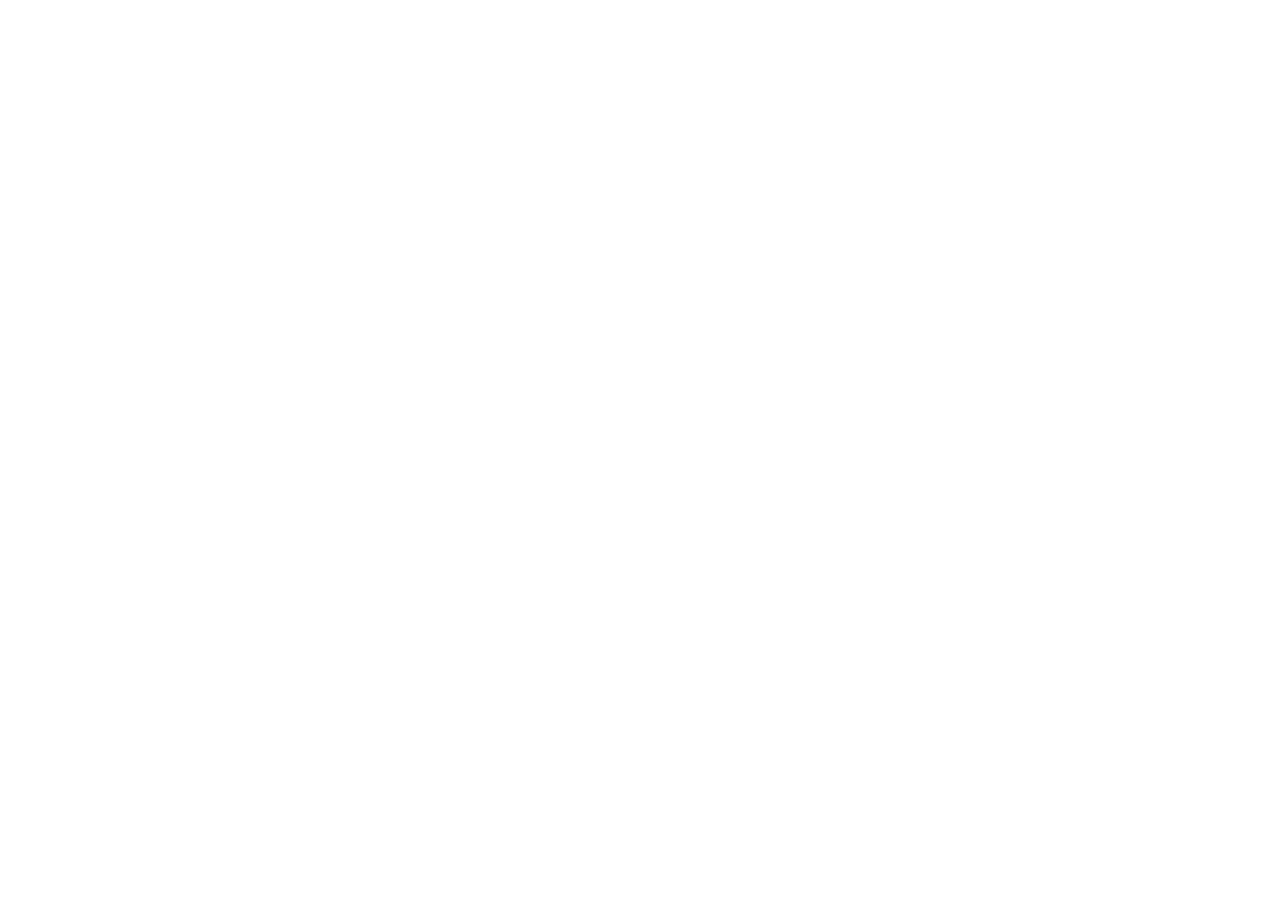
==== country.html @ b1bf42b4 "Build a page for every single country" ====
<!DOCTYPE html>
<html lang="en">
<head>
    <meta charset="UTF-8">
    <meta http-equiv="X-UA-Compatible" content="IE=edge">
    <meta name="viewport" content="width=device-width, initial-scale=1.0">
    <title>Document</title>
</head>
<body>
    
</body>
<script src='country.js'></script>
</html>
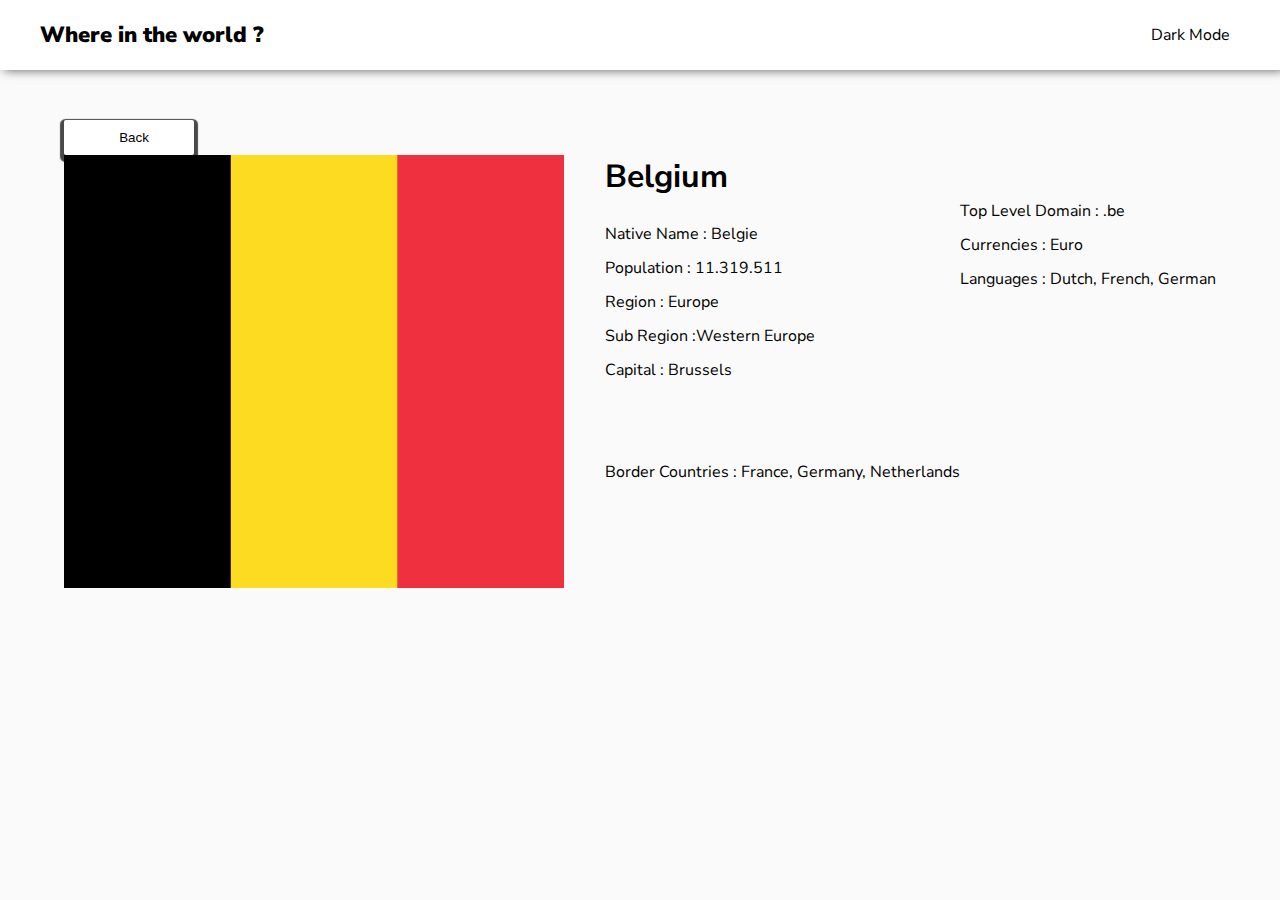
==== commit fe9ea34f: "Try to respect the country page design" ====
--- a/country.html
+++ b/country.html
@@ -1,13 +1,74 @@
 <!DOCTYPE html>
 <html lang="en">
-<head>
-    <meta charset="UTF-8">
-    <meta http-equiv="X-UA-Compatible" content="IE=edge">
-    <meta name="viewport" content="width=device-width, initial-scale=1.0">
+  <head>
+    <meta charset="UTF-8" />
+    <meta http-equiv="X-UA-Compatible" content="IE=edge" />
+    <meta name="viewport" content="width=device-width, initial-scale=1.0" />
+
+    <!-- Style CSS -->
+    <link rel="stylesheet" href="styles/country.css" />
+    <link rel="preconnect" href="https://fonts.googleapis.com" />
+    <link rel="preconnect" href="https://fonts.gstatic.com" crossorigin />
+    <link
+      href="https://fonts.googleapis.com/css2?family=Nunito+Sans:wght@300;600;800&display=swap"
+      rel="stylesheet"
+    />
+
+    <!-- Fonteawsome Library  -->
+    <link
+      rel="stylesheet"
+      href="https://cdnjs.cloudflare.com/ajax/libs/font-awesome/6.1.1/css/all.min.css"
+      integrity="sha512-KfkfwYDsLkIlwQp6LFnl8zNdLGxu9YAA1QvwINks4PhcElQSvqcyVLLD9aMhXd13uQjoXtEKNosOWaZqXgel0g=="
+      crossorigin="anonymous"
+      referrerpolicy="no-referrer"
+    />
     <title>Document</title>
-</head>
-<body>
-    
-</body>
-<script src='country.js'></script>
-</html>+  </head>
+  <body>
+    <header class="header">
+      <p class="header__catchPhrase">Where in the world ?</p>
+      <div class="header__darkMode darkMode">
+        <i class="fa-regular fa-moon darkMode__icon"></i>
+        <p class="darkMode__text">Dark Mode</p>
+      </div>
+    </header>
+
+    <main class="main">
+        <button class="main__back">
+            <div class="arrow">
+                <i class="fa-solid fa-arrow-left-long"></i>
+            </div>
+            <p class="back">Back</p>
+        </button>
+
+        <section class="countryBlock">
+            <article class="countryFlag">
+                <img src="/Flag_of_Belgium.svg.png" alt=" Belgium flag" class="countryFlag__photo">
+            </article>
+
+
+
+
+            <article class="countryInformations">
+                <div class="firstBlock">
+                    <h1 class="firstBlock__title">Belgium</h1>
+                     <p class="firstBlock__name">Native Name : Belgie</p>
+                     <p class="firstBlock__population">Population : 11.319.511</p>
+                     <p class="firstBlock__region">Region : Europe</p>
+                     <p class="firstBlock__subRegion">Sub Region :Western Europe</p>
+                     <p class="firstBlock__capital">Capital : Brussels</p>
+                     <div class="thirdBlock">
+                         <p class="thirdBlock__border">Border Countries : France, Germany, Netherlands</p>
+                     </div>
+                </div>
+                <div class="secondBlock">
+                     <p class="secondBlock__capital">Top Level Domain : .be</p>
+                     <p class="secondBlock__name">Currencies : Euro</p>
+                     <p class="secondBlock__population">Languages : Dutch, French, German</p>
+                </div>
+            </article>
+        </section>
+    </main>
+  </body>
+  <script src="country.js"></script>
+</html>
--- a/styles/country.css
+++ b/styles/country.css
@@ -0,0 +1,113 @@
+*, ::after, ::before {
+  margin: 0;
+  padding: 0;
+  box-sizing: border-box;
+}
+
+li {
+  list-style-type: none;
+}
+
+a {
+  text-decoration: none;
+  color: black;
+}
+
+a:visited {
+  color: black;
+}
+
+body {
+  font-family: "Nunito Sans", sans-serif;
+  background-color: #fafafa;
+}
+
+.header {
+  display: flex;
+  justify-content: space-between;
+  align-items: center;
+  padding: 20px 40px 20px 40px;
+  background-color: #ffffff;
+  box-shadow: 4px 0px 10px 0px rgba(0, 0, 0, 0.65);
+}
+.header__catchPhrase {
+  font-weight: 900;
+  text-align: center;
+  font-size: 22px;
+}
+.header__darkMode {
+  display: flex;
+  justify-content: space-around;
+  align-items: center;
+  width: 120px;
+  cursor: pointer;
+}
+
+.main {
+  margin: 50px 5% 0px 5%;
+}
+.main__back {
+  width: 130px;
+  display: flex;
+  justify-content: center;
+  align-items: center;
+  padding: 10px 0px;
+  cursor: pointer;
+  outline: none;
+  border: none;
+  background-color: white;
+  border-radius: 2px;
+  box-shadow: 0px 3px 1px 4px rgba(0, 0, 0, 0.71);
+}
+.main__back .arrow {
+  margin-right: 10px;
+}
+
+.countryFlag {
+  width: 500px;
+}
+.countryFlag__photo {
+  width: 100%;
+}
+
+.countryBlock {
+  display: flex;
+  justify-content: space-between;
+}
+
+.countryInformations {
+  display: flex;
+}
+
+h1 {
+  margin-bottom: 25px;
+}
+
+.secondBlock {
+  margin-top: 45px;
+}
+
+.firstBlock p, .secondBlock p {
+  margin-bottom: 12px;
+}
+
+.thirdBlock {
+  margin-top: 80px;
+}
+
+@media screen and (max-width: 485px) {
+  .header {
+    padding: 20px 8px 20px 8px;
+    height: 80px;
+  }
+  .header__catchPhrase {
+    font-weight: 900;
+    text-align: center;
+    font-size: 16px;
+  }
+  .header__darkMode {
+    width: 100px;
+  }
+}
+
+/*# sourceMappingURL=country.css.map */
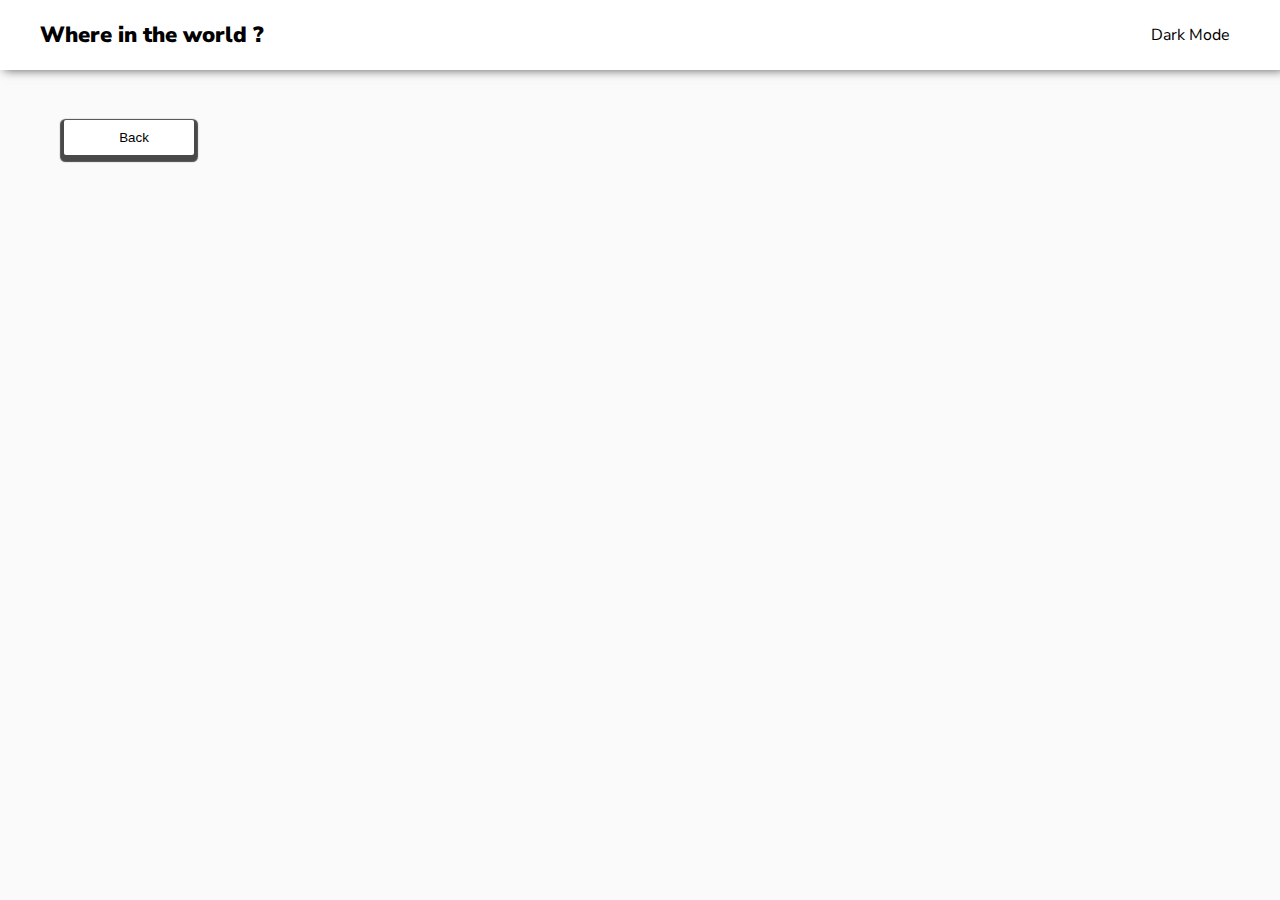
==== commit 33f1b46d: "Add to the first page option" ====
--- a/country.html
+++ b/country.html
@@ -40,34 +40,6 @@
             </div>
             <p class="back">Back</p>
         </button>
-
-        <section class="countryBlock">
-            <article class="countryFlag">
-                <img src="/Flag_of_Belgium.svg.png" alt=" Belgium flag" class="countryFlag__photo">
-            </article>
-
-
-
-
-            <article class="countryInformations">
-                <div class="firstBlock">
-                    <h1 class="firstBlock__title">Belgium</h1>
-                     <p class="firstBlock__name">Native Name : Belgie</p>
-                     <p class="firstBlock__population">Population : 11.319.511</p>
-                     <p class="firstBlock__region">Region : Europe</p>
-                     <p class="firstBlock__subRegion">Sub Region :Western Europe</p>
-                     <p class="firstBlock__capital">Capital : Brussels</p>
-                     <div class="thirdBlock">
-                         <p class="thirdBlock__border">Border Countries : France, Germany, Netherlands</p>
-                     </div>
-                </div>
-                <div class="secondBlock">
-                     <p class="secondBlock__capital">Top Level Domain : .be</p>
-                     <p class="secondBlock__name">Currencies : Euro</p>
-                     <p class="secondBlock__population">Languages : Dutch, French, German</p>
-                </div>
-            </article>
-        </section>
     </main>
   </body>
   <script src="country.js"></script>
--- a/styles/country.css
+++ b/styles/country.css
@@ -14,7 +14,7 @@
 }
 
 a:visited {
-  color: black;
+  color: white;
 }
 
 body {
@@ -63,35 +63,32 @@
   margin-right: 10px;
 }
 
-.countryFlag {
-  width: 500px;
-}
-.countryFlag__photo {
-  width: 100%;
-}
-
 .countryBlock {
   display: flex;
   justify-content: space-between;
+  margin-top: 35px;
+}
+.countryBlock .countryFlag {
+  width: 500px;
+}
+.countryBlock .countryFlag__photo {
+  width: 100%;
 }
 
 .countryInformations {
   display: flex;
 }
-
-h1 {
+.countryInformations .secondBlock {
+  margin-top: 45px;
+}
+.countryInformations .secondBlock h1 {
   margin-bottom: 25px;
 }
-
-.secondBlock {
-  margin-top: 45px;
-}
-
-.firstBlock p, .secondBlock p {
+.countryInformations .firstBlock p,
+.countryInformations .secondBlock p {
   margin-bottom: 12px;
 }
-
-.thirdBlock {
+.countryInformations .thirdBlock {
   margin-top: 80px;
 }
 
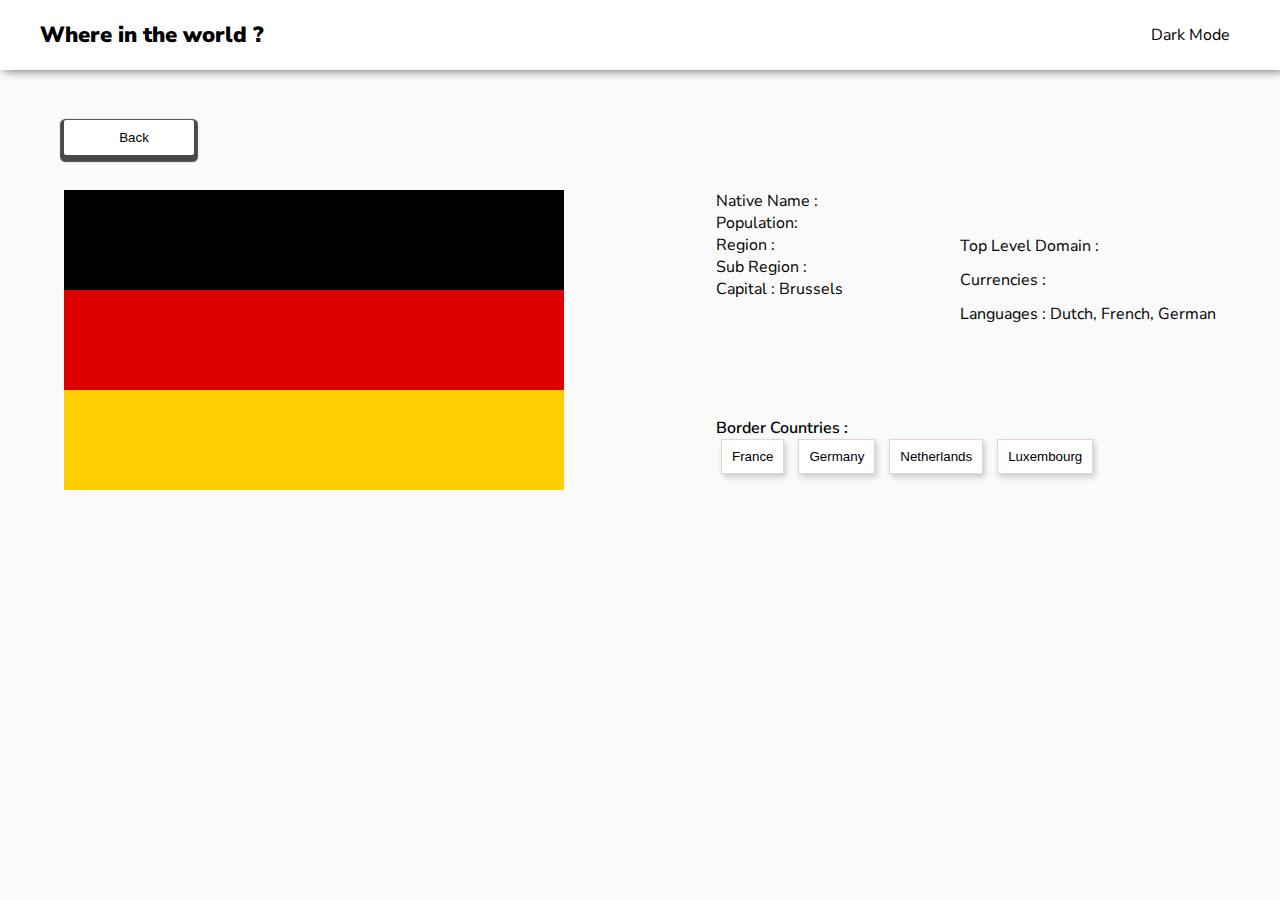
==== commit 600286c2: "New design for country page" ====
--- a/country.html
+++ b/country.html
@@ -32,14 +32,66 @@
         <p class="darkMode__text">Dark Mode</p>
       </div>
     </header>
+    <main class="main">
+      <button class="main__back">
+        <div class="arrow">
+          <i class="fa-solid fa-arrow-left-long"></i>
+        </div>
+        <p class="back">Back</p>
+      </button>
+      <section class="countryBlock">
+        <article class="countryFlag">
+          <img
+            src="/Flag__Germany.png"
+            alt="Germany flag"
+            srcset=""
+            class="countryFlag__photo"
+          />
+        </article>
+        <article class="countryInformations">
+          <div class="row__blocks">
+            <div class="firstblock">
+              <h1 class="firstblock__title"></h1>
+              <p class="firstBlock__native">Native Name : <span class="firstBlock__nativeName"></span></p>
+              <p class="firstblock__population">Population: <span class="firstBlock__populationNumber"></span></p>
+              <p class="firstBlock__region">Region : <span class="firstBlock__regionName">
+              
+              </span></p>
+              <p class="firstBlock__subRegion">Sub Region : <span class="firstBlock__subregionName">
+              
+              </span>
+            </p>
+              <p class="firstBlock__capital"> Capital : Brussels</p>
+            </div>
+  
+            <div class="secondBlock">
+              <p class="secondBlock__levelDomain">Top Level Domain : <span class="secondBlock__levelDomainName"></span></p>
+              <p class="secondBlock__currencies">Currencies : <span class="secondBlock__currenciesName"></span></p>
+              <p class="secondBlock__languauges">
+                Languages : Dutch, French, German
+              </p>
+            </div>
+          </div>
 
-    <main class="main">
-        <button class="main__back">
-            <div class="arrow">
-                <i class="fa-solid fa-arrow-left-long"></i>
+          <div class="thirdBlock">
+            <p class="thirdBlock__title">Border Countries :</p>
+            <div class="thirdBlock__countries">
+              <a href="">
+                <button class="thirdBlock__country">France</button>
+              </a>
+              <a href="">
+                <button class="thirdBlock__country">Germany</button>
+              </a>
+              <a href="">
+                <button class="thirdBlock__country">Netherlands</button>
+              </a>
+              <a href="">
+                <button class="thirdBlock__country">Luxembourg</button>
+              </a>
             </div>
-            <p class="back">Back</p>
-        </button>
+          </div>
+        </article>
+      </section>
     </main>
   </body>
   <script src="country.js"></script>
--- a/styles/country.css
+++ b/styles/country.css
@@ -1,4 +1,6 @@
-*, ::after, ::before {
+*,
+::after,
+::before {
   margin: 0;
   padding: 0;
   box-sizing: border-box;
@@ -11,10 +13,6 @@
 a {
   text-decoration: none;
   color: black;
-}
-
-a:visited {
-  color: white;
 }
 
 body {
@@ -77,11 +75,18 @@
 
 .countryInformations {
   display: flex;
+  flex-direction: column;
+  width: 500px;
+}
+.countryInformations .row__blocks {
+  display: flex;
+  flex-direction: row;
+  justify-content: space-between;
 }
 .countryInformations .secondBlock {
   margin-top: 45px;
 }
-.countryInformations .secondBlock h1 {
+.countryInformations .firstBlock__title {
   margin-bottom: 25px;
 }
 .countryInformations .firstBlock p,
@@ -90,6 +95,23 @@
 }
 .countryInformations .thirdBlock {
   margin-top: 80px;
+  display: flex;
+  align-items: center;
+  flex-wrap: wrap;
+}
+
+.thirdBlock__title {
+  font-weight: 600;
+}
+.thirdBlock button {
+  margin: 0px 5px;
+  padding: 9px 10px;
+  text-align: center;
+  cursor: pointer;
+  outline: none;
+  background-color: #fff;
+  border: 1px solid rgb(231, 211, 211);
+  box-shadow: 2px 3px 6px 0px rgba(0, 0, 0, 0.2);
 }
 
 @media screen and (max-width: 485px) {
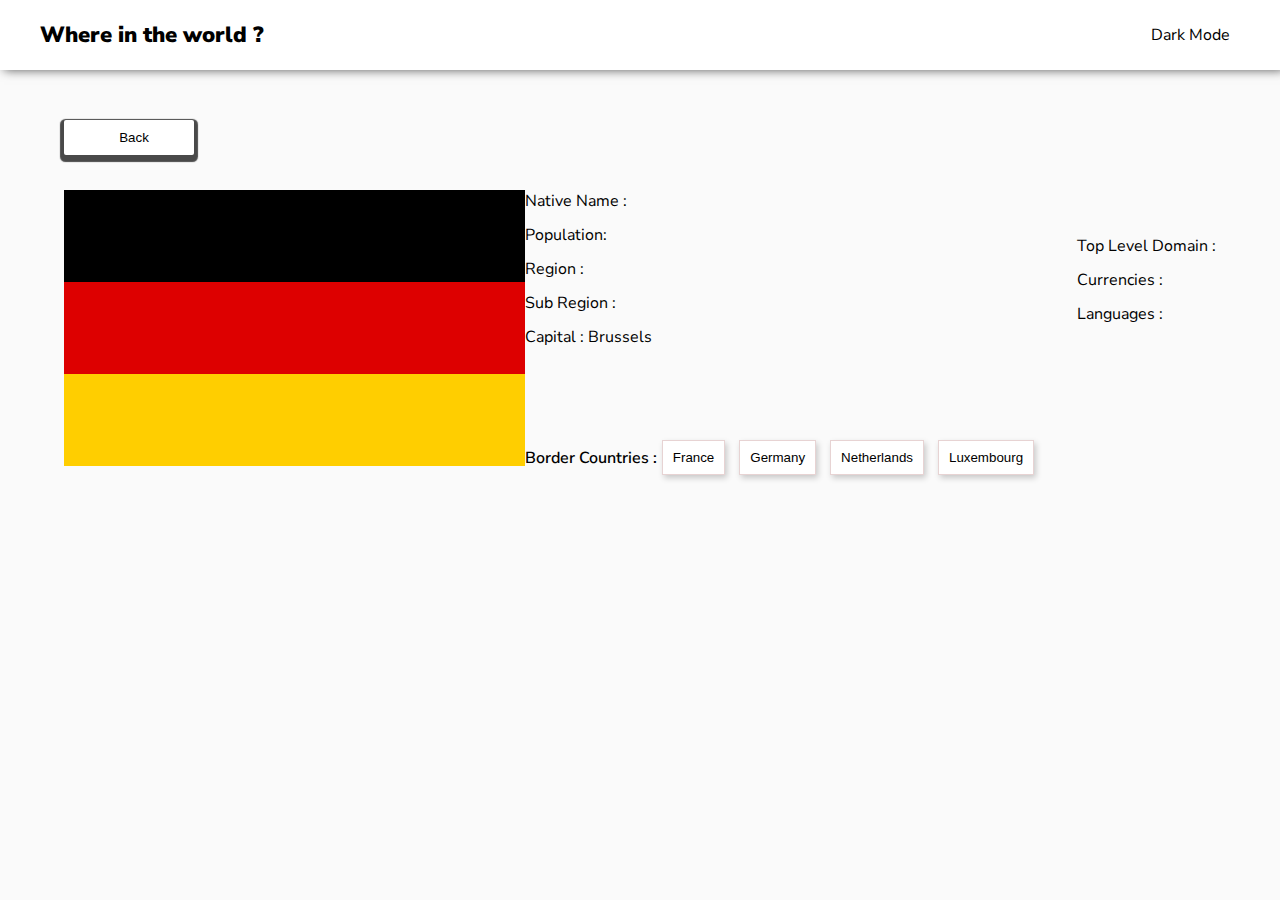
==== commit eec9d98e: "Use template literal instead of concetenation" ====
--- a/country.html
+++ b/country.html
@@ -50,8 +50,8 @@
         </article>
         <article class="countryInformations">
           <div class="row__blocks">
-            <div class="firstblock">
-              <h1 class="firstblock__title"></h1>
+            <div class="firstBlock">
+              <h1 class="firstBlock__title"></h1>
               <p class="firstBlock__native">Native Name : <span class="firstBlock__nativeName"></span></p>
               <p class="firstblock__population">Population: <span class="firstBlock__populationNumber"></span></p>
               <p class="firstBlock__region">Region : <span class="firstBlock__regionName">
@@ -66,9 +66,8 @@
   
             <div class="secondBlock">
               <p class="secondBlock__levelDomain">Top Level Domain : <span class="secondBlock__levelDomainName"></span></p>
-              <p class="secondBlock__currencies">Currencies : <span class="secondBlock__currenciesName"></span></p>
-              <p class="secondBlock__languauges">
-                Languages : Dutch, French, German
+              <p class="secondBlock__currencies">Currencies : </p>
+              <p class="secondBlock__languages"> Languages : 
               </p>
             </div>
           </div>
--- a/styles/country.css
+++ b/styles/country.css
@@ -76,21 +76,24 @@
 .countryInformations {
   display: flex;
   flex-direction: column;
-  width: 500px;
+  width: 750px;
 }
 .countryInformations .row__blocks {
   display: flex;
   flex-direction: row;
   justify-content: space-between;
 }
-.countryInformations .secondBlock {
+.countryInformations .row__blocks .firstBlock {
+  width: 60%;
+}
+.countryInformations .row__blocks .secondBlock {
   margin-top: 45px;
 }
-.countryInformations .firstBlock__title {
+.countryInformations .row__blocks .firstblock__title {
   margin-bottom: 25px;
 }
-.countryInformations .firstBlock p,
-.countryInformations .secondBlock p {
+.countryInformations .row__blocks .firstBlock p,
+.countryInformations .row__blocks .secondBlock p {
   margin-bottom: 12px;
 }
 .countryInformations .thirdBlock {
@@ -98,6 +101,20 @@
   display: flex;
   align-items: center;
   flex-wrap: wrap;
+}
+
+.secondBlock__languages {
+  display: flex;
+  flex-direction: row;
+  flex-wrap: wrap;
+  margin-bottom: 10px;
+}
+.secondBlock__languages span {
+  margin-right: 8px;
+}
+
+.secondBlock__currencies span {
+  margin-right: 5px;
 }
 
 .thirdBlock__title {
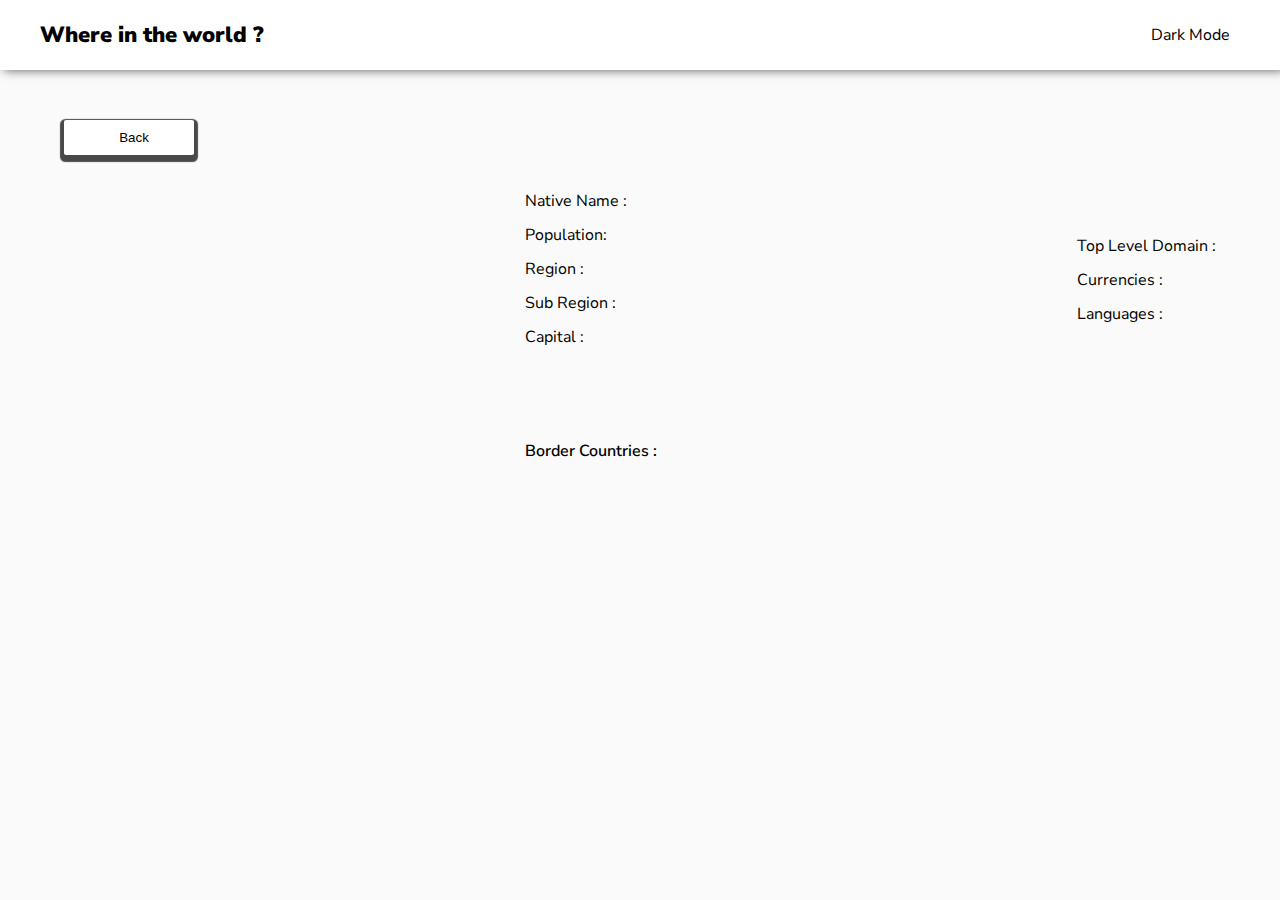
==== commit 26d1105d: "Add border countries" ====
--- a/country.html
+++ b/country.html
@@ -42,9 +42,6 @@
       <section class="countryBlock">
         <article class="countryFlag">
           <img
-            src="/Flag__Germany.png"
-            alt="Germany flag"
-            srcset=""
             class="countryFlag__photo"
           />
         </article>
@@ -61,7 +58,7 @@
               
               </span>
             </p>
-              <p class="firstBlock__capital"> Capital : Brussels</p>
+              <p class="firstBlock__capital"> Capital :  <span class="firstBlock__capitalName"> </span> </p>
             </div>
   
             <div class="secondBlock">
@@ -75,18 +72,6 @@
           <div class="thirdBlock">
             <p class="thirdBlock__title">Border Countries :</p>
             <div class="thirdBlock__countries">
-              <a href="">
-                <button class="thirdBlock__country">France</button>
-              </a>
-              <a href="">
-                <button class="thirdBlock__country">Germany</button>
-              </a>
-              <a href="">
-                <button class="thirdBlock__country">Netherlands</button>
-              </a>
-              <a href="">
-                <button class="thirdBlock__country">Luxembourg</button>
-              </a>
             </div>
           </div>
         </article>
--- a/styles/country.css
+++ b/styles/country.css
@@ -119,6 +119,7 @@
 
 .thirdBlock__title {
   font-weight: 600;
+  margin-right: 10px;
 }
 .thirdBlock button {
   margin: 0px 5px;
